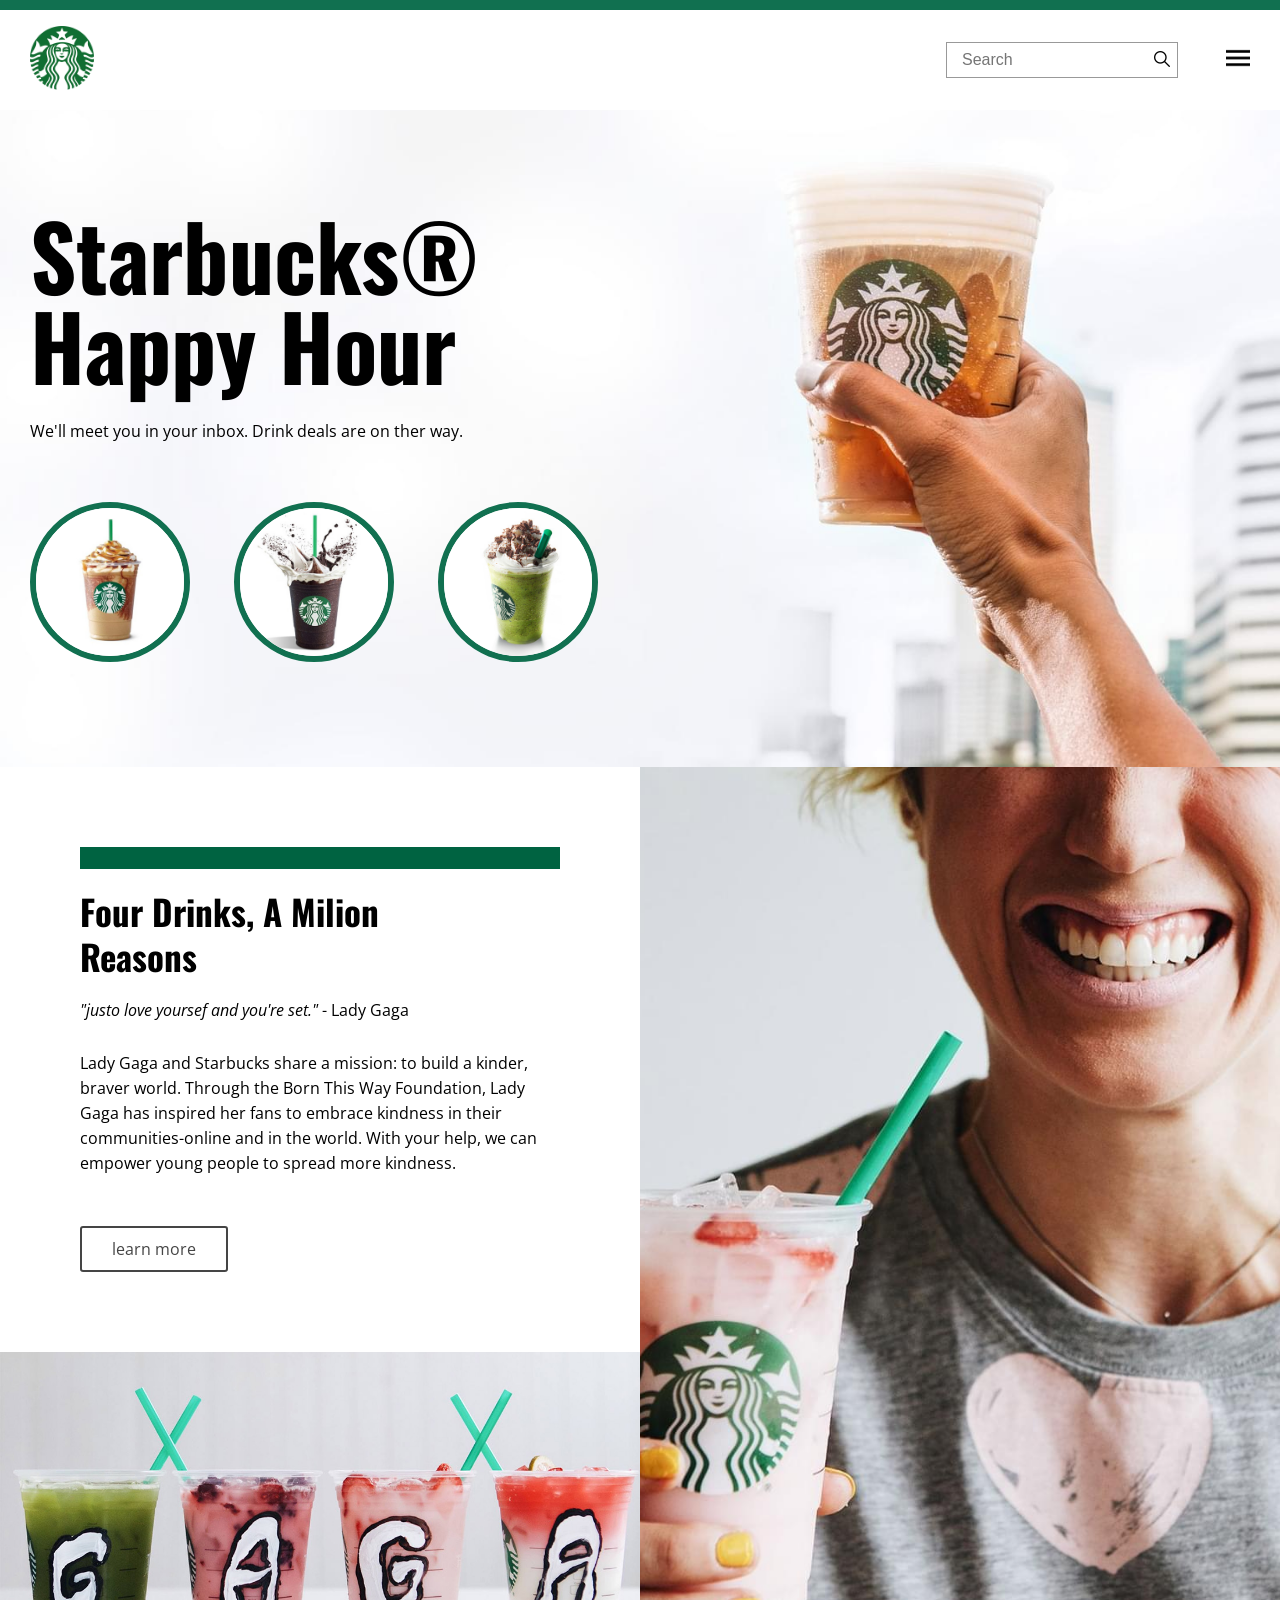
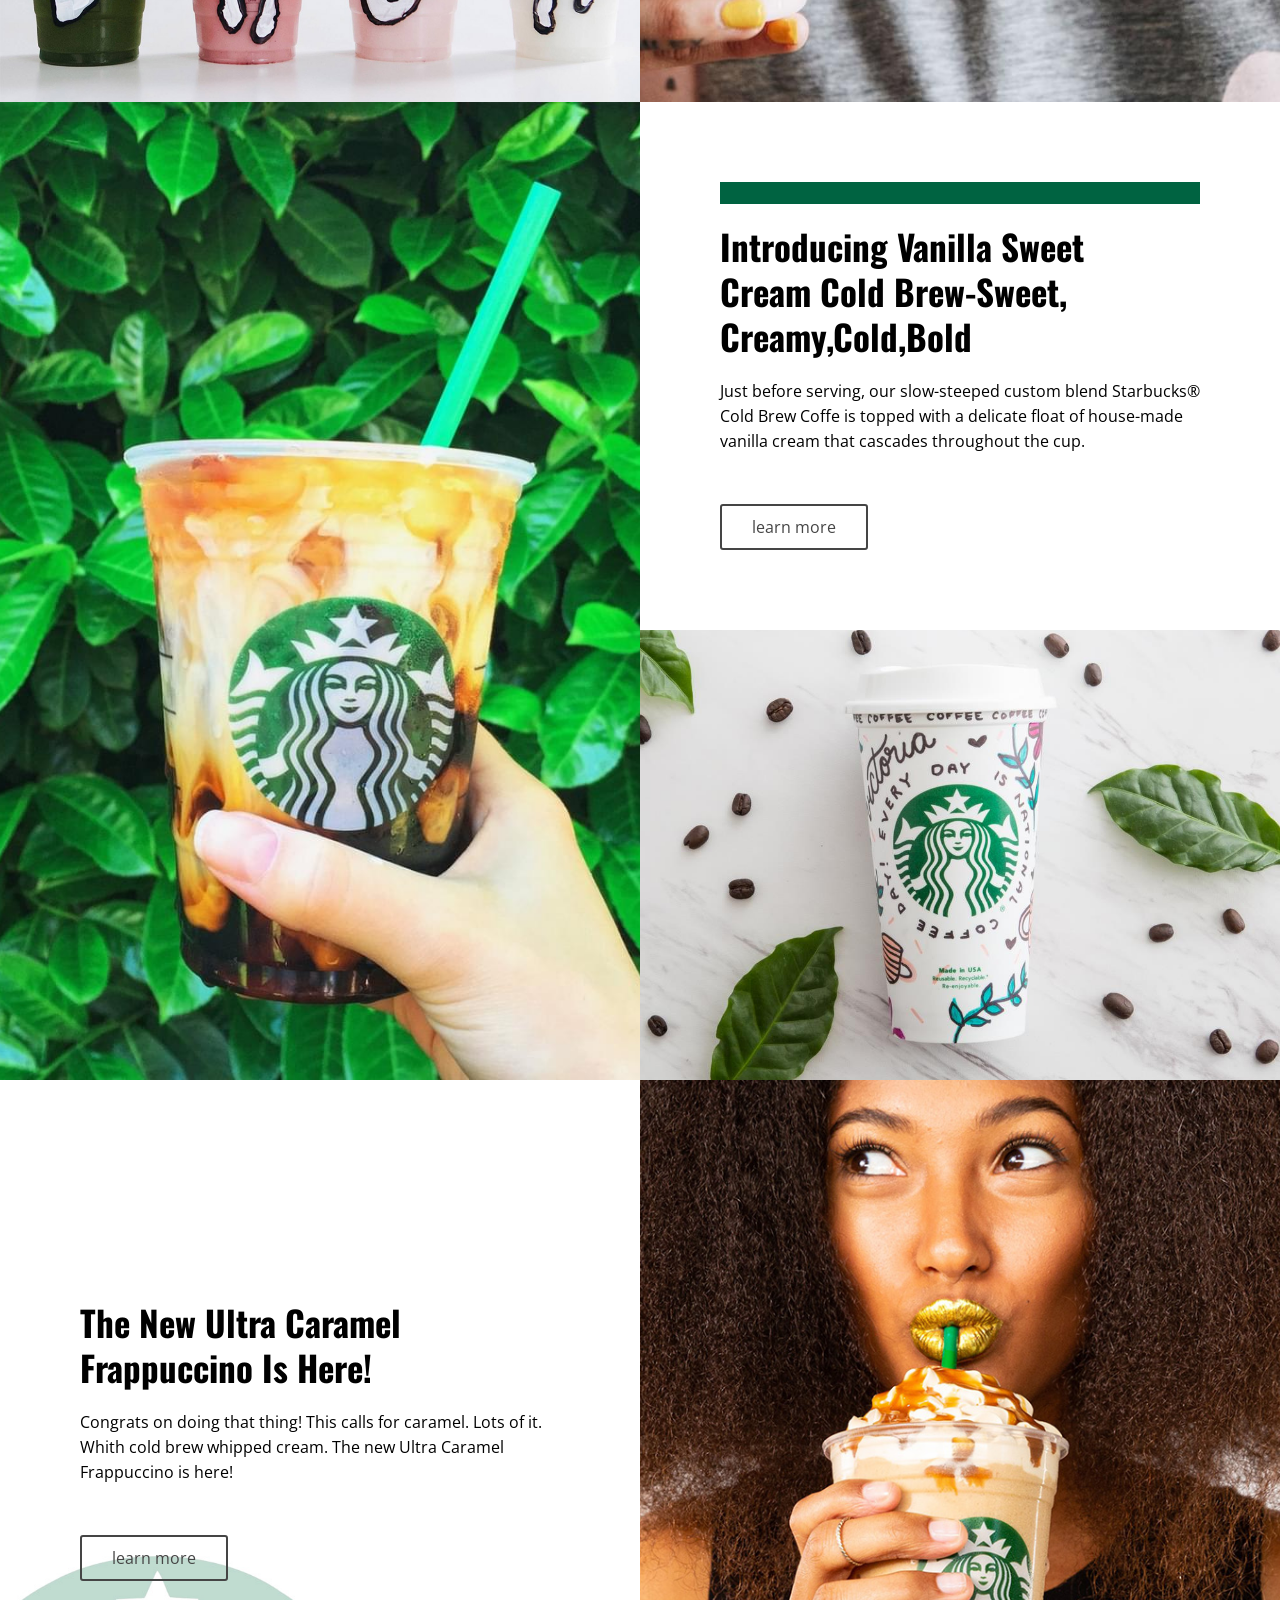
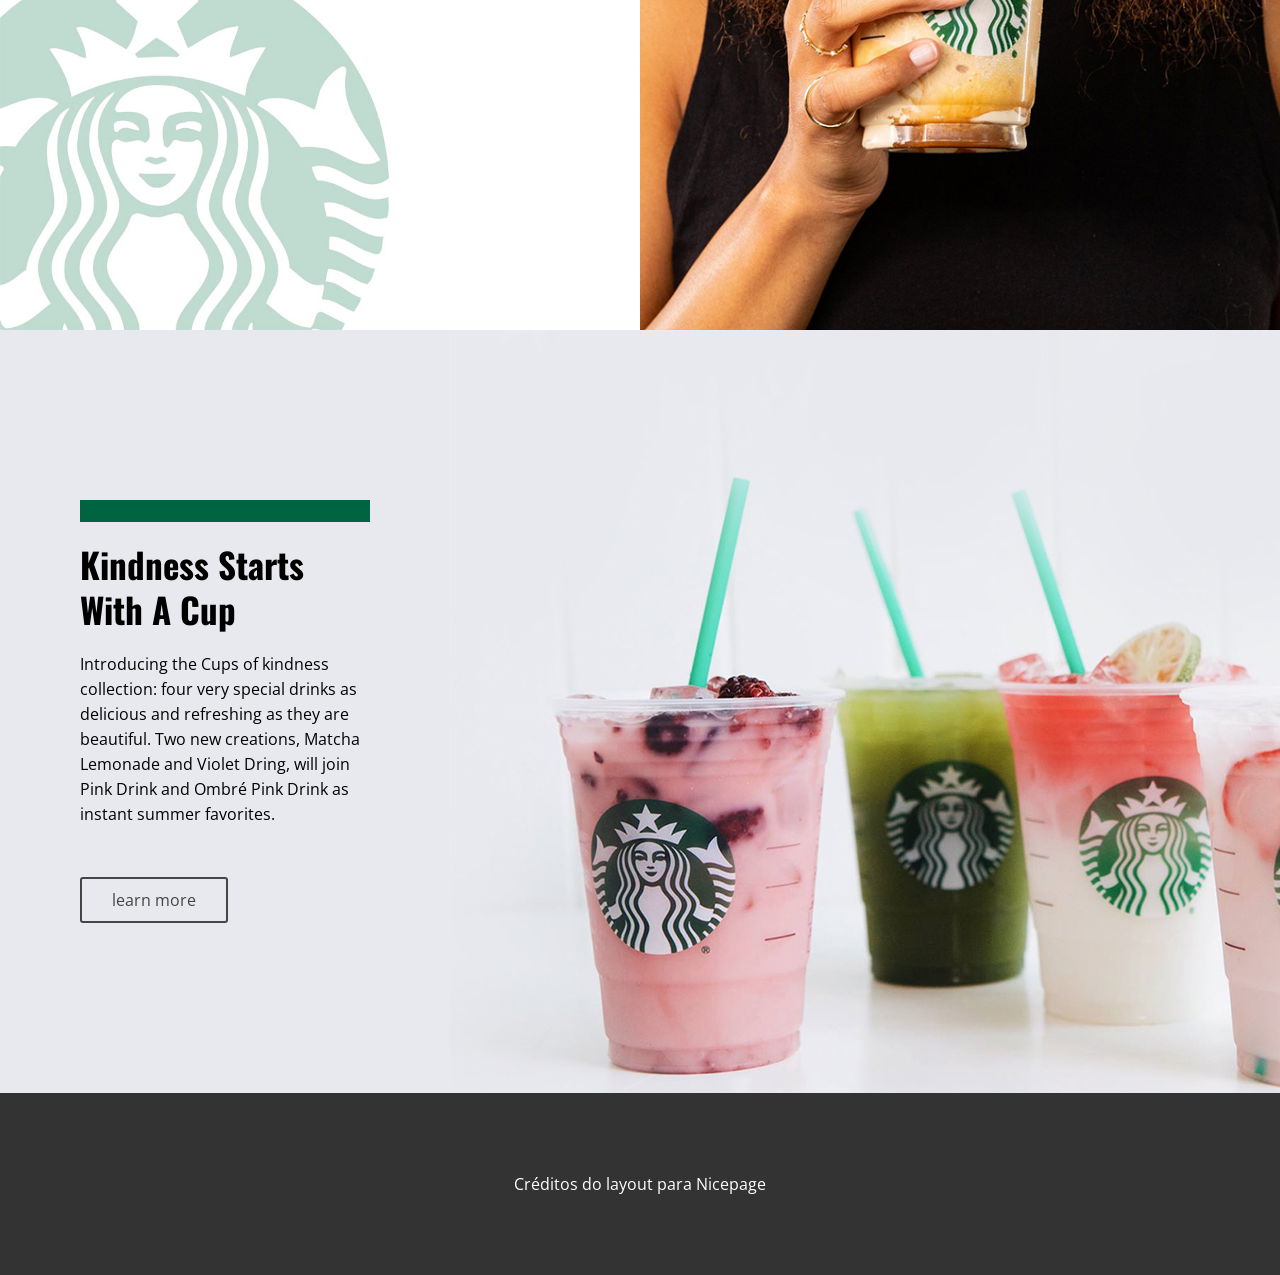
==== index.html @ 43bb6c0d "fix: fix folder errors" ====
<!DOCTYPE html>
<html lang="pt-Br">
<head>
    <meta charset="UTF-8">
    <meta name="viewport" content="width=device-width, initial-scale=1.0">
    <title>Starbucks</title>

    <link rel="stylesheet" href="assets/css/style.css">

    <style>
        @import url('https://fonts.googleapis.com/css2?family=Open+Sans:ital,wght@0,300..800;1,300..800&family=Oswald:wght@200..700&display=swap');
    </style>
</head>
<body>
    <header>
        <div class="line"></div>

        <div class="container header--area">
            <div class="header--left">
                <a href="/"><img src="assets/images/logo.png" alt="Starbucks"></a>
            </div>
            <div class="header--right">
                <div class="header--search">
                    <form>
                        <input type="text" name="search" placeholder="Search" />
                        <button>
                            <img src="assets/images/loupe.png" />
                        </button>
                    </form>
                </div>


                <div class="header--menu">
                    <img src="assets/images/menu.png" alt="">
                </div>
            </div>
    </header>

    <section class="banner" style="background-image: url(../Starbucks/assets/images/bg.jpg);">
        <div class="container">
            <h1>Starbucks®<br>Happy Hour</h1>
            <span>We'll meet you in your inbox. Drink deals are on ther way.</span>
            <div class="banner--images">
                <img src="assets/images/c1.jpg">
                <img src="assets/images/c2.jpg">
                <img src="assets/images/c3.jpg">
            </div>
        </div>
    </section>

    <section class="area1">
        <div class="area1--content">
            <div class="bar"></div>
            <h2>Four Drinks, A Milion<br>Reasons</h2>
            <div class="area1--quote"><em>"justo love yoursef and you're set."</em> - Lady Gaga</div>
            <div class="area1--text">Lady Gaga and Starbucks share a mission: to build a kinder, braver world. Through the Born This Way Foundation, Lady Gaga has inspired her fans to embrace kindness in their communities-online and in the world. With your help, we can empower young people to spread more kindness.</div>

            <a href="" class="button">learn more</a>
        </div>
        <div class="area1--img1" style="background-image: url(../Starbucks/assets/images/f2.jpg);"></div>
        <div class="area1--img2" style="background-image: url(../Starbucks/assets/images/f1.jpg);"></div>
    </section>

    <section class="area2">
        <div class="area2--content">
            <div class="bar"></div>
            <h2>Introducing Vanilla Sweet<br>Cream Cold Brew-Sweet,<br>Creamy,Cold,Bold</h2>
            <div class="area2--text">Just before serving, our slow-steeped custom blend Starbucks® Cold Brew Coffe is topped with a delicate float of house-made vanilla cream that cascades throughout the cup.</div>

            <a href="" class="button">learn more</a>
        </div>
        <div class="area2--img1" style="background-image: url(../Starbucks/assets/images/f4.jpg)"></div>
        <div class="area2--img2" style="background-image: url(../Starbucks/assets/images/f3.jpg)"></div>
    </section>

    <section class="area3">
        <div class="area3--content" style="background-image: url(../Starbucks/assets/images/bg2.jpg);">
            <h2>The New Ultra Caramel<br>Frappuccino Is Here!</h2>
            <div class="area3--text">Congrats on doing that thing! This calls for caramel. Lots of it. Whith cold brew whipped cream. The new Ultra Caramel Frappuccino is here!</div>

            <a href="" class="button">learn more</a>
        </div>
        <div class="area3--img1" style="background-image: url(../Starbucks/assets/images/f5.jpg);"></div>
    </section>

    <section class="area4">
        <div class="area4--content">
            <div class="bar"></div>
            <h2>Kindness Starts<br>With A Cup</h2>
            <div class="area4--text">Introducing the Cups of kindness collection: four very special drinks as delicious and refreshing as they are beautiful. Two new creations, Matcha Lemonade and Violet Dring, will join Pink Drink and Ombré Pink Drink as instant summer favorites.</div>

            <a href="" class="button">learn more</a>
        </div>
        <div class="area4--img" style="background-image: url(../Starbucks/assets/images/bg3.jpg)"></div>
    </section>

    <footer>
        Créditos do layout para Nicepage
    </footer>
</body>
</html>
---- assets/css/style.css ----
body {
    font-family: "Open Sans", sans-serif;
    margin: 0;
}

h1 {
    font-family: 'Oswald', 'sans-serif';
    font-weight: bold;
    font-size: 90px;
    line-height: 90px;
    margin: 0;
    margin-bottom: 30px
}

h2 {
    font-family: 'Oswald', 'sans-serif';
    font-weight: bold;
    font-size: 35px;
    line-height: 45px;
    margin: 20px 0;
}

.container {
    max-widht: 1140px;
    margin: auto;
}

.button {
    display: inline-block;
    border: 2px solid #454545;
    padding: 10px 30px;
    border-radius: 3px;
    color: #454545;
    text-decoration: none;
}

.button:hover {
    color: #FFF;
    background-color: #454545;
    transition: 0.4s;
}

/*================ BAR ====================*/

.bar {
    background-color: #006341;
    height: 22px;
    widht: 168px;
}

/*================ HEADER ====================*/

header .line {
    background-color: #117050;
    height: 10px;
}

.header--area {
    display: flex;
    justify-content: space-between;
    align-items: center;
    height: 100px;
    padding: 0 30px;
}

.header--search form {
    display: flex;
}

.header--left img {
    height: 64px;
    widht: 64px
}

.header--search input {
    font-size: 16px;
    padding: 8px 15px;
    border: 1px solid #999999;
    outline: 0;
    widht: 100%;
    max-widht: 250px;
}

.header--search button {
    border: 0;
    background: transparent;
    margin-left: -30px;
    cursor: pointer;
}

.header--search button img {
    widht: 16px;
    height: 16px;
}

.header--right {
    display: flex;
    align-items: center;
}

.header--menu { 
    margin-left: 50px;
    cursor: pointer;
}

.header--menu img {
    widht: 24px;
    height: 24px;
}

/*========== BANNER ==================*/

.banner {
    background-size: cover;
    background-position: center;
    padding-top: 100px;
    padding-bottom: 100px;
    padding-left: 30px;
}

.banner--images {
    margin-top: 60px;
}

.banner--images img {
    widht: 148px;
    height: 148px;
    border: 6px solid #117050;
    border-radius: 50%;
    margin-right: 40px;
}

/*================ AREA 1 ====================*/

.area1 {
    display: grid;
    grid-template-columns: repeat(2, 1fr);
}

.area1--content {
    padding: 80px;
}

.area1--img1 {
    height: 350px;
    background-size: cover;
    background-position: center;
}

.area1--img2 {
    grid-column: 2 / 3;
    grid-row: 1 / 3;
    background-size: cover;
    background-position: center;
}

.area1--quote {
    margin-bottom: 30px;
}

.area1--text {
    margin-bottom: 50px;
    line-height: 25px;
}

/*================ AREA 2 ====================*/

.area2 {
    display: grid;
    grid-template-columns: repeat(2, 1fr);
}

.area2--content {
    padding: 80px;
}

.area2--img1 {
    height: 450px;
    background-size: cover;
    background-position: center;
}

.area2--img2 {
    grid-column: 1 / 2;
    grid-row: 1 / 3;
    background-size: cover;
    background-position: center;
}

.area2--text {
    margin-bottom: 50px;
    line-height: 25px;
}

/*================ AREA 3 ====================*/

.area3 {
    display: grid;
    grid-template-columns: repeat(2, 1fr);
}

.area3--content {
    padding: 200px 80px;
    height: 450px;
    background-size: cover;
    background-position: left;
}

.area3--img1 {
    height: 850px;
    background-size: cover;
    background-position: center;
}

.area3--text {
    margin-bottom: 50px;
    line-height: 25px;
}

/*================ AREA 4 ====================*/

.area4 {
    display: grid;
    grid-template-columns: 450px 1fr;
    background-color: #e8e9ee;
}

.area4--text {
    margin-bottom: 50px;
    line-height: 25px;
}

.area4--content {
    padding: 170px 80px;
}

.area4--img1 {
    background-position: left;
}

/*================ FOOTER ====================*/

footer {
    background-color: #333;
    color: #FFF;
    padding: 80px;
    text-align: center;
}
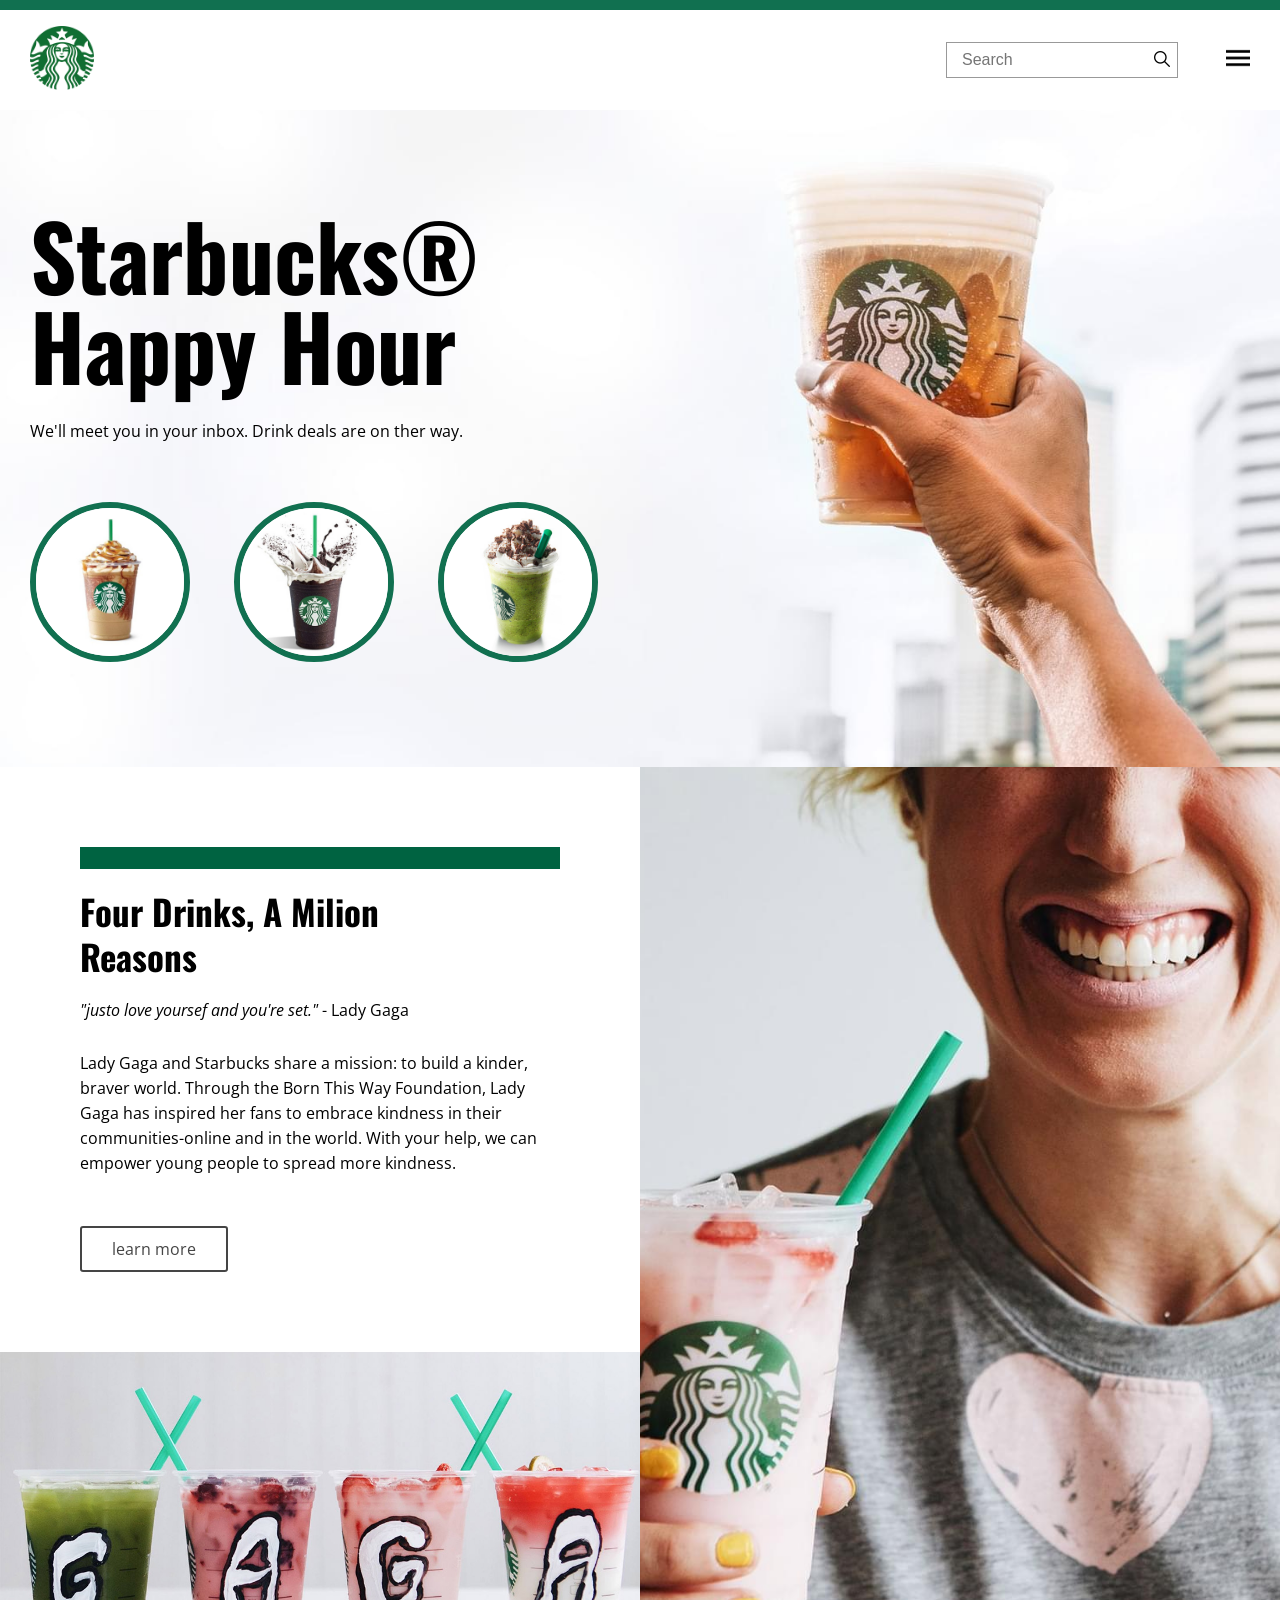
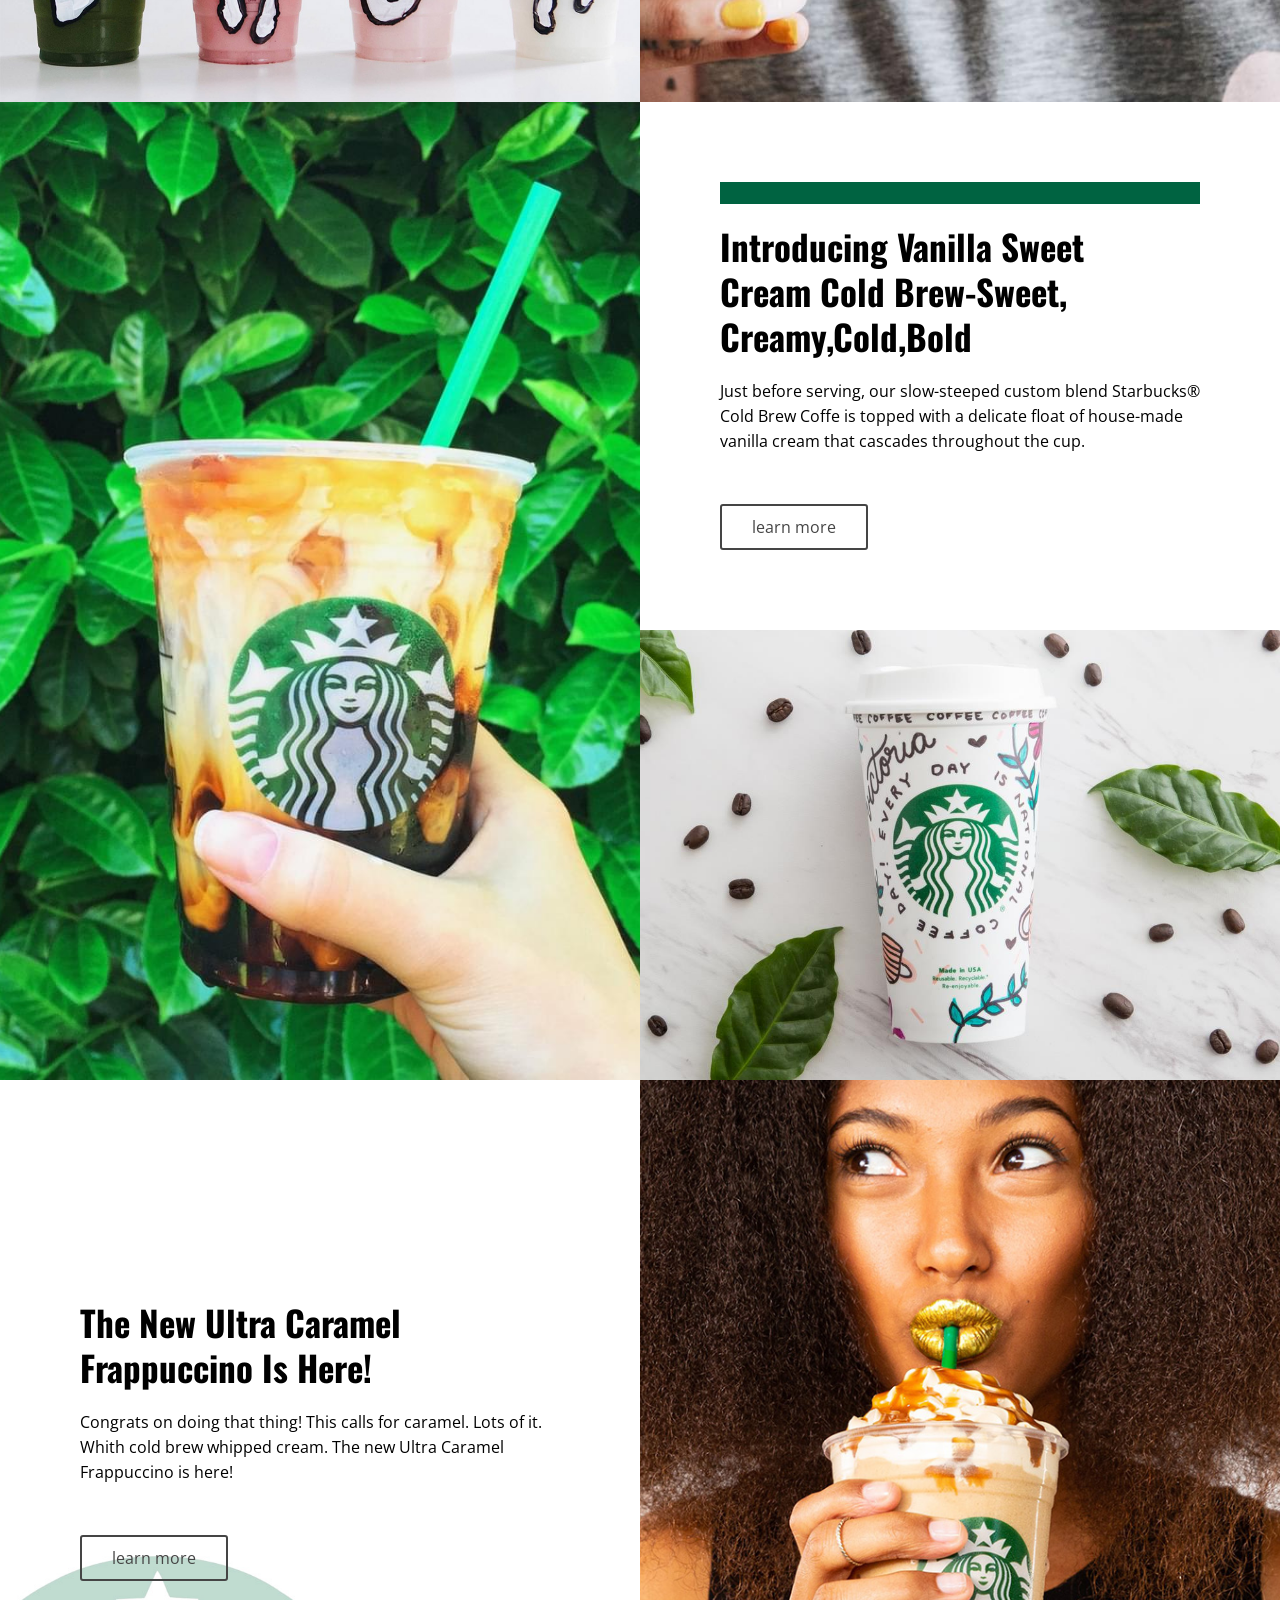
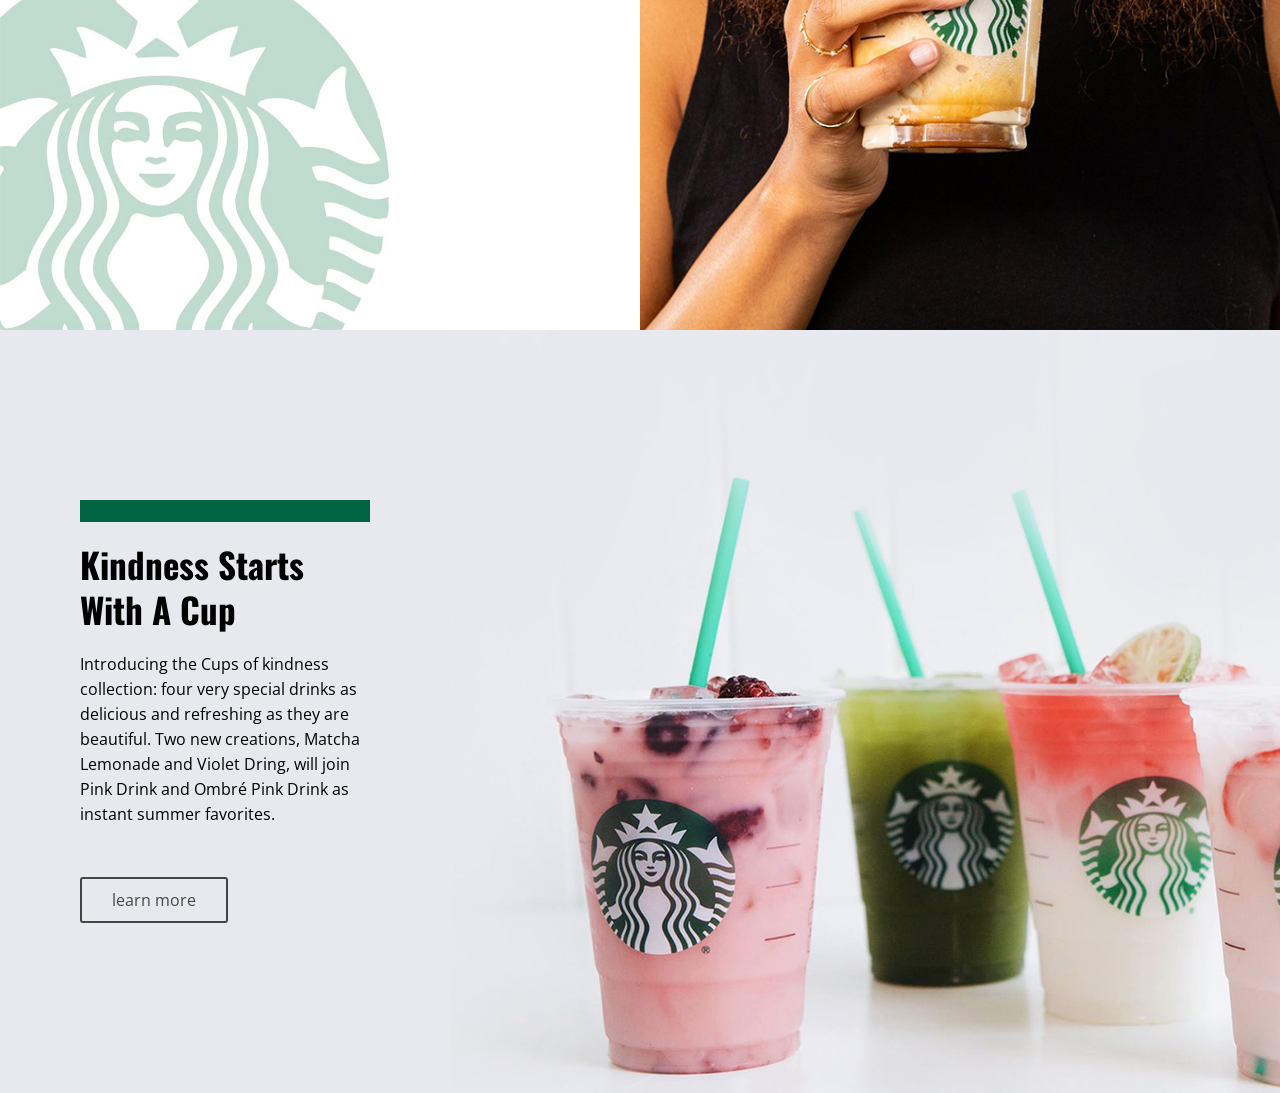
==== commit 440abdc7: "Change image URLs to absolute paths Updated image URLs to use absolute paths instead of relative pat" ====
--- a/index.html
+++ b/index.html
@@ -36,7 +36,7 @@
             </div>
     </header>
 
-    <section class="banner" style="background-image: url(../Starbucks/assets/images/bg.jpg);">
+    <section class="banner" style="background-image: url(/assets/images/bg.jpg);">
         <div class="container">
             <h1>Starbucks®<br>Happy Hour</h1>
             <span>We'll meet you in your inbox. Drink deals are on ther way.</span>
@@ -57,8 +57,8 @@
 
             <a href="" class="button">learn more</a>
         </div>
-        <div class="area1--img1" style="background-image: url(../Starbucks/assets/images/f2.jpg);"></div>
-        <div class="area1--img2" style="background-image: url(../Starbucks/assets/images/f1.jpg);"></div>
+        <div class="area1--img1" style="background-image: url(/assets/images/f2.jpg);"></div>
+        <div class="area1--img2" style="background-image: url(/assets/images/f1.jpg);"></div>
     </section>
 
     <section class="area2">
@@ -69,18 +69,18 @@
 
             <a href="" class="button">learn more</a>
         </div>
-        <div class="area2--img1" style="background-image: url(../Starbucks/assets/images/f4.jpg)"></div>
-        <div class="area2--img2" style="background-image: url(../Starbucks/assets/images/f3.jpg)"></div>
+        <div class="area2--img1" style="background-image: url(/assets/images/f4.jpg)"></div>
+        <div class="area2--img2" style="background-image: url(/assets/images/f3.jpg)"></div>
     </section>
 
     <section class="area3">
-        <div class="area3--content" style="background-image: url(../Starbucks/assets/images/bg2.jpg);">
+        <div class="area3--content" style="background-image: url(/assets/images/bg2.jpg);">
             <h2>The New Ultra Caramel<br>Frappuccino Is Here!</h2>
             <div class="area3--text">Congrats on doing that thing! This calls for caramel. Lots of it. Whith cold brew whipped cream. The new Ultra Caramel Frappuccino is here!</div>
 
             <a href="" class="button">learn more</a>
         </div>
-        <div class="area3--img1" style="background-image: url(../Starbucks/assets/images/f5.jpg);"></div>
+        <div class="area3--img1" style="background-image: url(/assets/images/f5.jpg);"></div>
     </section>
 
     <section class="area4">
@@ -91,11 +91,7 @@
 
             <a href="" class="button">learn more</a>
         </div>
-        <div class="area4--img" style="background-image: url(../Starbucks/assets/images/bg3.jpg)"></div>
+        <div class="area4--img" style="background-image: url(/assets/images/bg3.jpg)"></div>
     </section>
-
-    <footer>
-        Créditos do layout para Nicepage
-    </footer>
 </body>
-</html>+</html>
